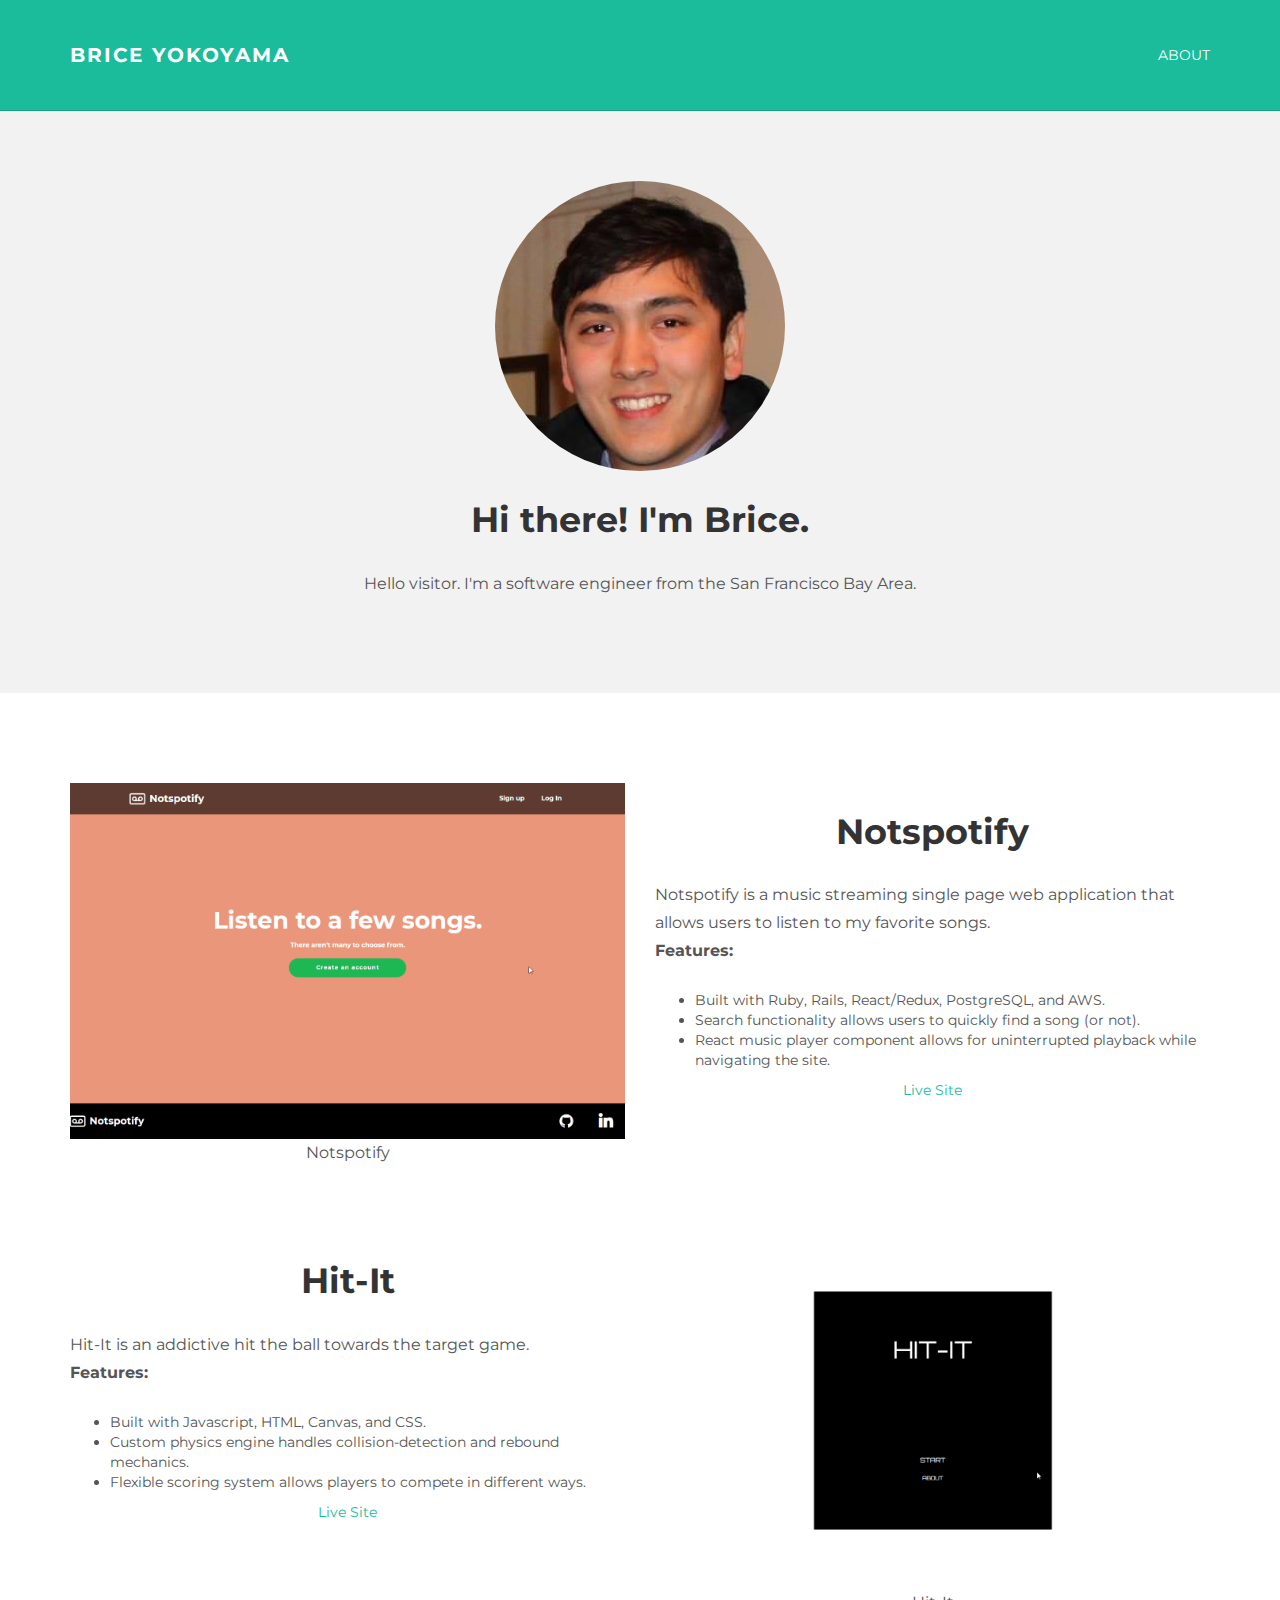
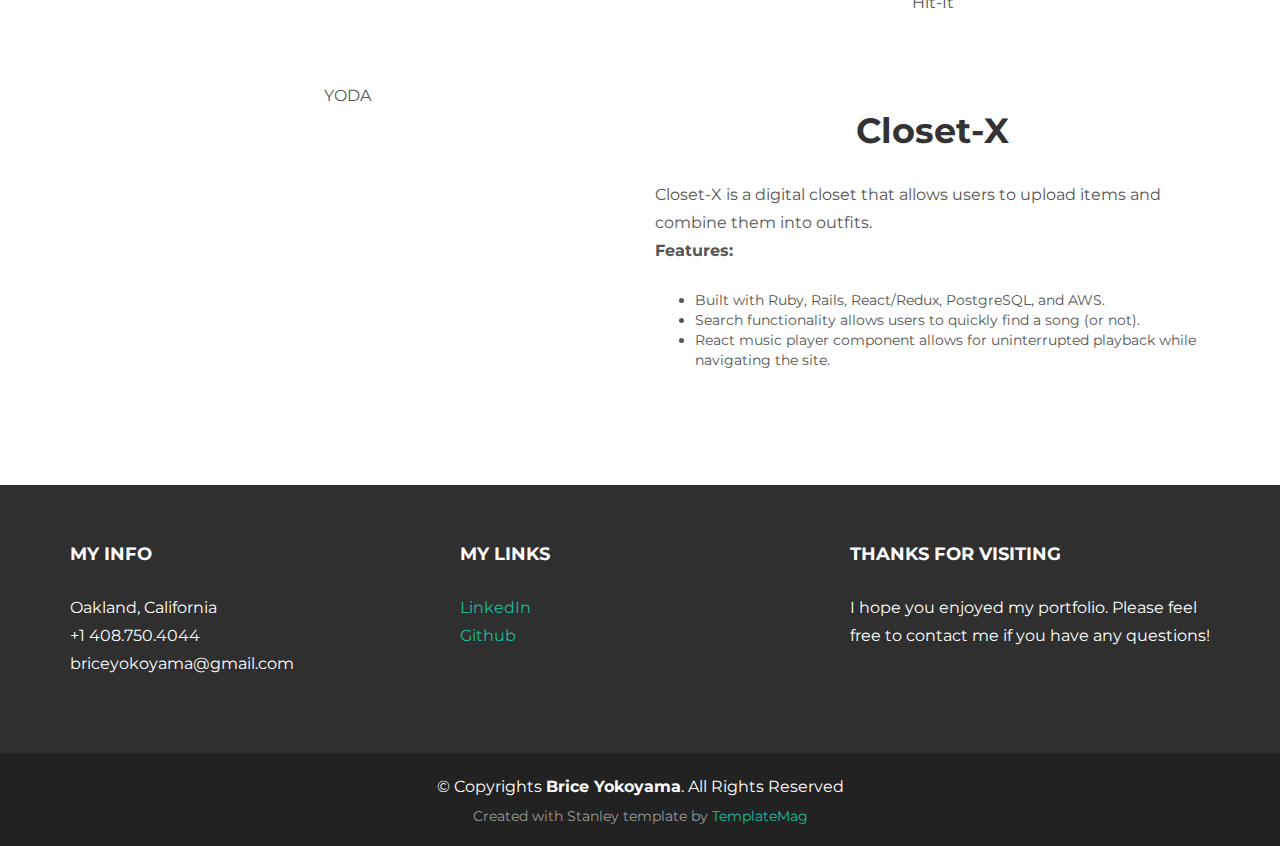
==== index.html @ c4797fe4 "Simple page layout" ====
<!DOCTYPE html>
<html lang="en">
<head>
  <meta charset="utf-8">
  <title>Brice Yokoyama - Personal Portfolio</title>
  <meta content="width=device-width, initial-scale=1.0" name="viewport">
  <meta content="" name="keywords">
  <meta content="" name="description">

  <!-- Favicons -->
  <link href="img/favicon.png" rel="icon">
  <link href="img/apple-touch-icon.png" rel="apple-touch-icon">

  <!-- Google Fonts -->
  <link href="https://fonts.googleapis.com/css?family=Montserrat:300,400,500,700" rel="stylesheet">

  <!-- Bootstrap CSS File -->
  <link href="lib/bootstrap/css/bootstrap.min.css" rel="stylesheet">

  <!-- Libraries CSS Files -->
  <link href="lib/font-awesome/css/font-awesome.min.css" rel="stylesheet">

  <!-- Main Stylesheet File -->
  <link href="css/style.css" rel="stylesheet">

  <!-- =======================================================
    Template Name: Stanley
    Template URL: https://templatemag.com/stanley-bootstrap-freelancer-template/
    Author: TemplateMag.com
    License: https://templatemag.com/license/
  ======================================================= -->
</head>

<body>

  <!-- Static navbar -->
  <div class="navbar navbar-inverse navbar-static-top">
    <div class="container">
      <div class="navbar-header">
        <button type="button" class="navbar-toggle" data-toggle="collapse" data-target=".navbar-collapse">
          <span class="icon-bar"></span>
          <span class="icon-bar"></span>
          <span class="icon-bar"></span>
        </button>
        <a class="navbar-brand" href="index.html">BRICE YOKOYAMA</a>
      </div>
      <div class="navbar-collapse collapse">
        <ul class="nav navbar-nav navbar-right">
          <!-- <li><a href="work.html">Work</a></li> -->
          <li><a href="about.html">About</a></li>
          <!-- <li><a href="blog.html">Blog</a></li> -->
          <!-- <li><a href="contact.html">Contact</a></li> -->
        </ul>
      </div>
      <!--/.nav-collapse -->
    </div>
  </div>

  <!-- +++++ Welcome Section +++++ -->
  <div id="ww">
    <div class="container">
      <div class="row">
        <div class="col-lg-8 col-lg-offset-2 centered">
          <div class="prof-pic-cont center-block">
              <img src="img/user.png" alt="Stanley" id="prof-pic">
          </div>
          <h1>Hi there! I'm Brice.</h1>
          <p>Hello visitor. I'm a software engineer from the San Francisco Bay Area.</p>
          <p></p>
        </div>
        <!-- /col-lg-8 -->
      </div>
      <!-- /row -->
    </div>
    <!-- /container -->
  </div>
  <!-- /ww -->


  <!-- +++++ Projects Section +++++ -->

  <div class="container pt">
    <div class="row mt centered">
      <div class="col-lg-6 clickable-container">
        <a href="work01.html" class="clickable"><img class="img-responsive" src="img/portfolio/ns/login.gif" alt="" /></a>
        <p>Notspotify</p>
      </div>
      <div class="col-lg-6">
        <h1>Notspotify</h1>
        <p class="description">Notspotify is a music streaming single page web application that allows users to listen to my favorite songs.
        </br><strong>Features:</strong>
          <ul class="description">
            <li>Built with Ruby, Rails, React/Redux, PostgreSQL, and AWS.</li>
            <li>Search functionality allows users to quickly find a song (or not).</li>
            <li>React music player component allows for uninterrupted playback while navigating the site.</li>
          </ul>
          <a href="https://not-spotify.herokuapp.com/#/" target="_blank">Live Site</a>
        </p>
      </div>
    </div>
    <!-- /row -->
    <div class="row mt centered">
      <div class="col-lg-6">
          <h1>Hit-It</h1>
          <p class="description">Hit-It is an addictive hit the ball towards the target game.
          </br><strong>Features:</strong>
            <ul class="description">
              <li>Built with Javascript, HTML, Canvas, and CSS.</li>
              <li>Custom physics engine handles collision-detection and rebound mechanics.</li>
              <li>Flexible scoring system allows players to compete in different ways.</li>
            </ul>
            <a href="https://briceyokoyama.github.io/hit-it/" target="_blank">Live Site</a>
          </p>
      </div>
      <div class="col-lg-6">
        <a href="work01.html"><img class="img-responsive" src="img/portfolio/hi/game_start.gif" alt="" /></a>
        <p>Hit-It</p>
      </div>
    </div>
    <!-- /row -->
    <div class="row mt centered">
      <div class="col-lg-6">
        <a href="work01.html"><img class="img-responsive" src="img/portfolio/cx/splash.gif" alt="" /></a>
        <p>YODA</p>
      </div>
      <div class="col-lg-6">
          <h1>Closet-X</h1>
          <p class="description">Closet-X is a digital closet that allows users to upload items and combine them into outfits.
          </br><strong>Features:</strong>
            <ul class="description">
              <li>Built with Ruby, Rails, React/Redux, PostgreSQL, and AWS.</li>
              <li>Search functionality allows users to quickly find a song (or not).</li>
              <li>React music player component allows for uninterrupted playback while navigating the site.</li>
            </ul>
          </p>
      </div>
    </div>
    <!-- /row -->
  </div>
  <!-- /container -->


  <!-- +++++ Footer Section +++++ -->

  <div id="footer">
    <div class="container">
      <div class="row">
        <div class="col-lg-4">
          <h4>My Info</h4>
          <p>
            Oakland, California <br/> +1 408.750.4044 <br/> briceyokoyama@gmail.com
          </p>
        </div>
        <!-- /col-lg-4 -->

        <div class="col-lg-4">
          <h4>My Links</h4>
          <p>
            <a href="https://www.linkedin.com/in/brice-yokoyama/">LinkedIn</a><br/>
            <a href="https://github.com/briceyokoyama">Github</a><br/>
          </p>
        </div>
        <!-- /col-lg-4 -->

        <div class="col-lg-4">
          <h4>Thanks for visiting</h4>
          <p>I hope you enjoyed my portfolio. Please feel free to contact me if you have any questions!</p>
        </div>
        <!-- /col-lg-4 -->
      </div>
    </div>
  </div>

  <div id="copyrights">
    <div class="container">
      <p>
        &copy; Copyrights <strong>Brice Yokoyama</strong>. All Rights Reserved
      </p>
      <div class="credits">
        <!--
          You are NOT allowed to delete the credit link to TemplateMag with free version.
          You can delete the credit link only if you bought the pro version.
          Buy the pro version with working PHP/AJAX contact form: https://templatemag.com/stanley-bootstrap-freelancer-template/
          Licensing information: https://templatemag.com/license/
        -->
        Created with Stanley template by <a href="https://templatemag.com/">TemplateMag</a>
      </div>
    </div>
  </div>
  <!-- / copyrights -->

  <!-- JavaScript Libraries -->
  <script src="lib/jquery/jquery.min.js"></script>
  <script src="lib/bootstrap/js/bootstrap.min.js"></script>
  <script src="lib/php-mail-form/validate.js"></script>
  <script src="lib/easing/easing.min.js"></script>

  <!-- Template Main Javascript File -->
  <script src="js/main.js"></script>

</body>
</html>
---- css/style.css ----
/**
* Template Name: Stanley
* Template URL: https://templatemag.com/stanley-bootstrap-freelancer-template/
* Author: TemplateMag.com
* License: https://templatemag.com/license/
*/

body {
  background-color: #ffffff;
  font-family: 'Montserrat', sans-serif;
  font-weight: 400;
  font-size: 14px;
  color: #555;
  -webkit-font-smoothing: antialiased;
  -webkit-overflow-scrolling: touch;
}

/* Titles */

h1, h2, h3, h4, h5, h6 {
  font-family: 'Montserrat', sans-serif;
  font-weight: 700;
  color: #333;
}

h1 {
  font-size: 35px;
  margin-top: 30px;
  margin-bottom: 30px;
}

/* Paragraph & Typographic */

p {
  line-height: 28px;
  margin-bottom: 25px;
  font-size: 16px;
}

.centered {
  text-align: center;
}

.description {
  text-align: left;
}

/* Links */

a {
  color: #1abc9c;
  word-wrap: break-word;
  -webkit-transition: color 0.1s ease-in, background 0.1s ease-in;
  -moz-transition: color 0.1s ease-in, background 0.1s ease-in;
  -ms-transition: color 0.1s ease-in, background 0.1s ease-in;
  -o-transition: color 0.1s ease-in, background 0.1s ease-in;
  transition: color 0.1s ease-in, background 0.1s ease-in;
}

a:hover, a:focus {
  color: #7b7b7b;
  text-decoration: none;
  outline: 0;
}

a:before, a:after {
  -webkit-transition: color 0.1s ease-in, background 0.1s ease-in;
  -moz-transition: color 0.1s ease-in, background 0.1s ease-in;
  -ms-transition: color 0.1s ease-in, background 0.1s ease-in;
  -o-transition: color 0.1s ease-in, background 0.1s ease-in;
  transition: color 0.1s ease-in, background 0.1s ease-in;
}

hr {
  display: block;
  height: 1px;
  border: 0;
  border-top: 1px solid #ccc;
  margin: 1em 0;
  padding: 0;
}

.navbar {
  text-transform: uppercase;
  margin-bottom: 0px;
}

.navbar-inverse {
  padding: 30px 0;
}

@media (max-width: 768px ) {
  .navbar-inverse {
    padding: 15px 0;
  }
}
.navbar-inverse {
  background-color: #1abc9c;
  border-color: #16a085;
}

.navbar-inverse .navbar-nav>li>a {
  color: white;
}

.navbar-inverse .navbar-nav>li>a:hover {
  color: #222222;
}

.navbar-brand {
  font-weight: 700;
  font-size: 20px;
  letter-spacing: 2px;
}

.navbar-inverse .navbar-brand {
  color: white;
}

.navbar-inverse .navbar-toggle {
  border-color: transparent;
}

.progress-bar-theme {
  background-color: #1abc9c;
}

/* Helpers */

.mt {
  margin-top: 40px;
  margin-bottom: 40px;
}

.pt {
  padding-top: 50px;
  padding-bottom: 50px;
}

/* +++++ WRAP SECTIONS +++++ */

#ww {
  padding-top: 70px;
  padding-bottom: 70px;
  background-color: #f2f2f2;
}

#footer {
  background-color: #2f2f2f;
  padding-top: 50px;
  padding-bottom: 50px;
}

#footer p {
  color: white;
}

#footer h4 {
  color: white;
  text-transform: uppercase;
  padding-bottom: 20px;
}

/* +++++ Color Wraps / Blog Page +++++ */

#grey {
  padding-top: 60px;
  padding-bottom: 60px;
  background-color: #f2f2f2;
}

#white {
  padding-top: 60px;
  padding-bottom: 60px;
  background-color: #ffffff;
}

/* Blog Date*/

bd {
  font-size: 12px;
  text-transform: uppercase;
  color: #d2d2d2;
  font-weight: 700;
}

/* Blog Author*/

ba {
  font-size: 12px;
  text-transform: uppercase;
}

/* Blog Quote */

.bq {
  font-size: 22px;
  padding-top: 30px;
}

/* Blog Tags */

bt {
  font-size: 12px;
}

/* ================== PORTFOLIO IMAGES HOVER EFFECT ================== */

/* Effects also are controled by hover.zoom.js */

.zoom {
  display: block;
  position: relative;
  overflow: hidden;
  background: transparent url(../img/loader.gif) no-repeat center;
}

.zoomOverlay {
  position: absolute;
  top: 0;
  left: 0;
  bottom: 0;
  right: 0;
  display: none;
  background-image: url(../img/zoom.png);
  background-repeat: no-repeat;
  background-position: center;
}

.zoom2 {
  opacity: 1;
}

.zoom2:hover {
  opacity: 0.5;
}

/* glyphicon Configuration */

.glyphicon {
  font-size: 40px;
  color: #1abc9c;
}

/* Contact Form */

#contact {
  padding: 40px 0;
}

.contact-form {}

.contact-form label {
  color: #999;
}

.contact-form input, .contact-form textarea {
  padding: 10px 12px;
  border-radius: 0;
  box-shadow: none;
  font-size: 14px;
  height: auto;
}

.contact-form .form-send {
  text-align: center;
}

.contact-form .form-send button {
  background: #1abc9c;
  border: 0;
  padding: 10px 30px;
  color: #fff;
  transition: 0.4s;
  cursor: pointer;
}

.contact-form .form-send button:hover {
  background: #1de0ba;
}

.contact-form .validate {
  display: none;
  color: red;
  margin: 0 0 15px 0;
  font-weight: 400;
  font-size: 13px;
}

.contact-form .loading {
  display: none;
  color: #555;
  background: #fff;
  text-align: center;
  padding: 15px;
  margin: 15px 0;
}

.contact-form .loading:before {
  content: "";
  display: inline-block;
  border-radius: 50%;
  width: 24px;
  height: 24px;
  border: 3px solid #18d26e;
  border-top-color: #eee;
  -webkit-animation: animate-loading 1s linear infinite;
  animation: animate-loading 1s linear infinite;
}

@-webkit-keyframes animate-loading {
  0% {
    -webkit-transform: rotate(0deg);
    transform: rotate(0deg);
  }

  100% {
    -webkit-transform: rotate(360deg);
    transform: rotate(360deg);
  }
}

@keyframes animate-loading {
  0% {
    -webkit-transform: rotate(0deg);
    transform: rotate(0deg);
  }

  100% {
    -webkit-transform: rotate(360deg);
    transform: rotate(360deg);
  }
}

.contact-form .error-message {
  display: none;
  color: #fff;
  background: #ed3c0d;
  text-align: center;
  padding: 15px;
  font-weight: 600;
  margin: 15px 0;
}

.contact-form .sent-message {
  display: none;
  color: #fff;
  background: #18d26e;
  text-align: center;
  padding: 15px;
  font-weight: 600;
  margin: 15px 0;
}

/* Copyrights */

#copyrights {
  background: #222222;
  padding: 20px 0;
  text-align: center;
}

#copyrights p {
  margin-bottom: 5px;
  color: #fff;
}

#copyrights a {
  color: #1abc9c;
}

.credits {
  color: #999;
}

.prof-pic-cont {
  height: 290px;
  width: 290px;
  border-radius: 50%;
  overflow: hidden;
}

.clickable {
  background: black;
}

.clickable img:hover {
  opacity: 0.7;
}
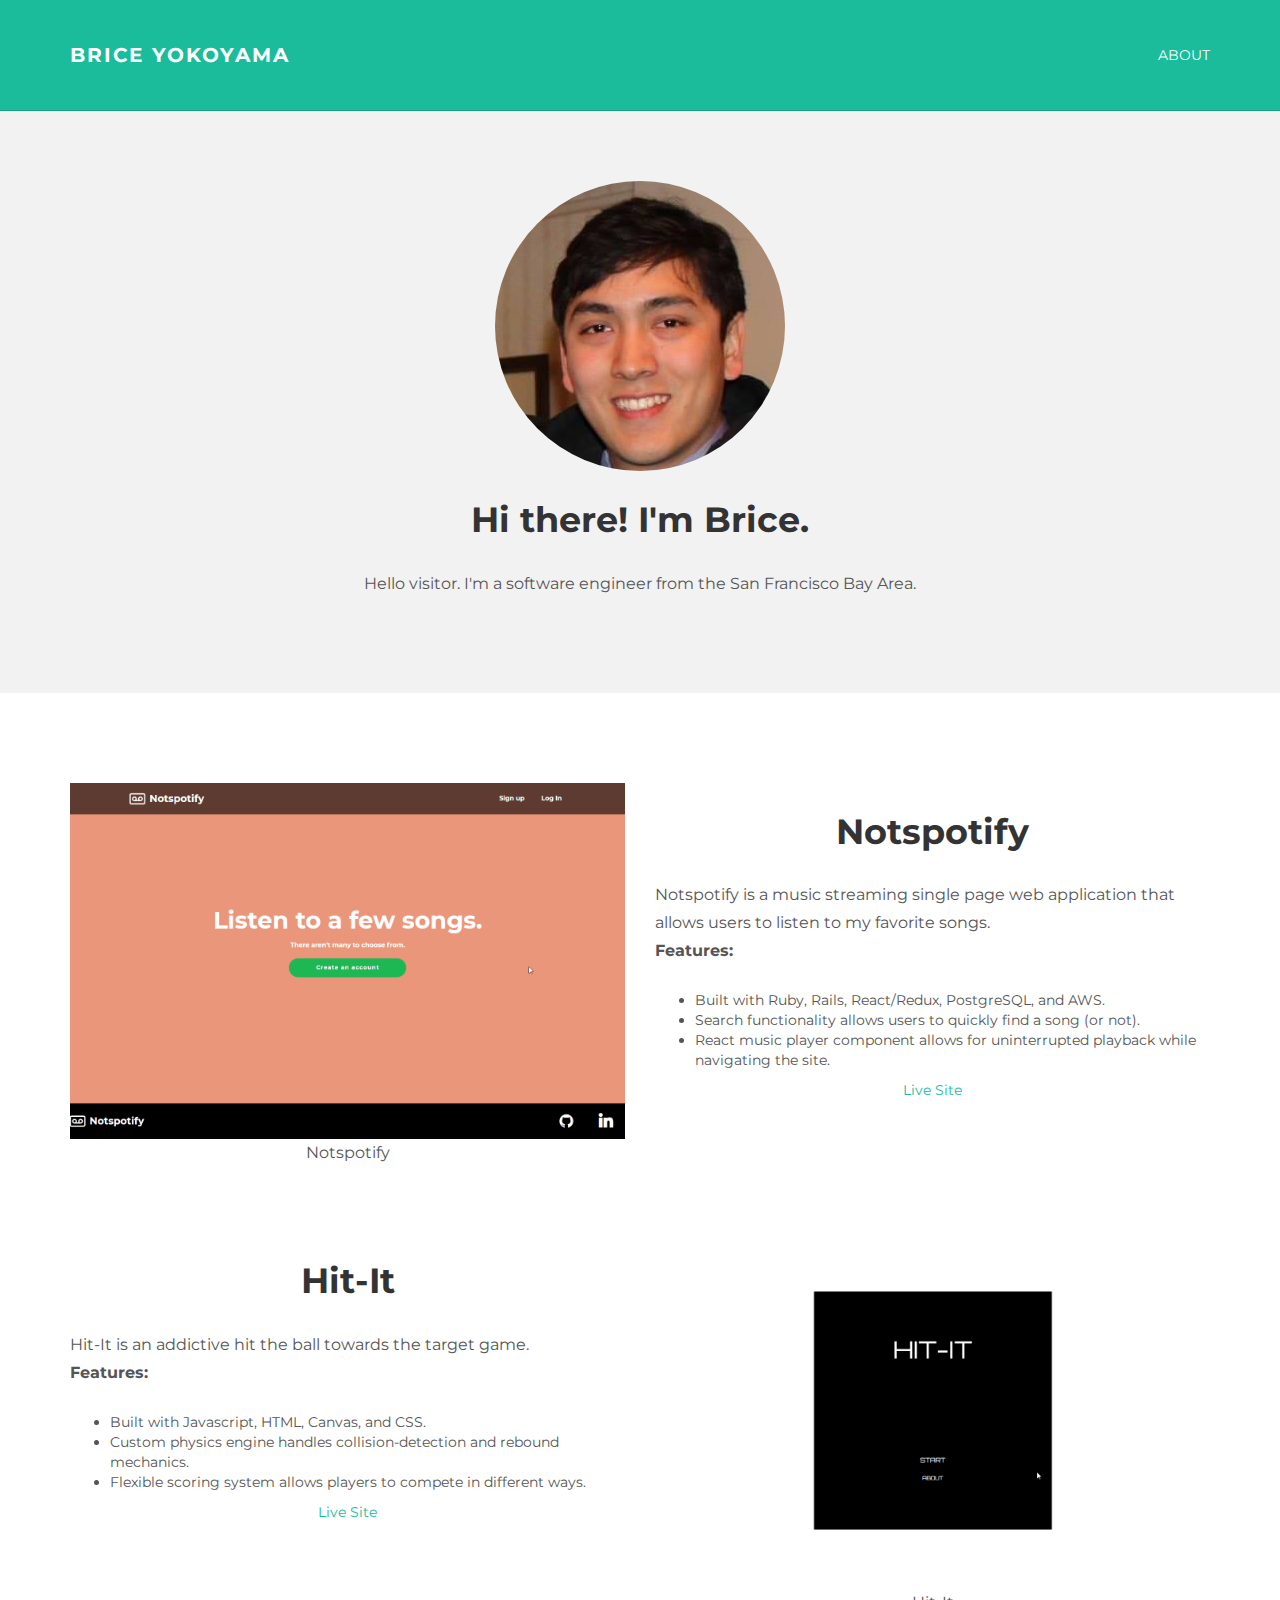
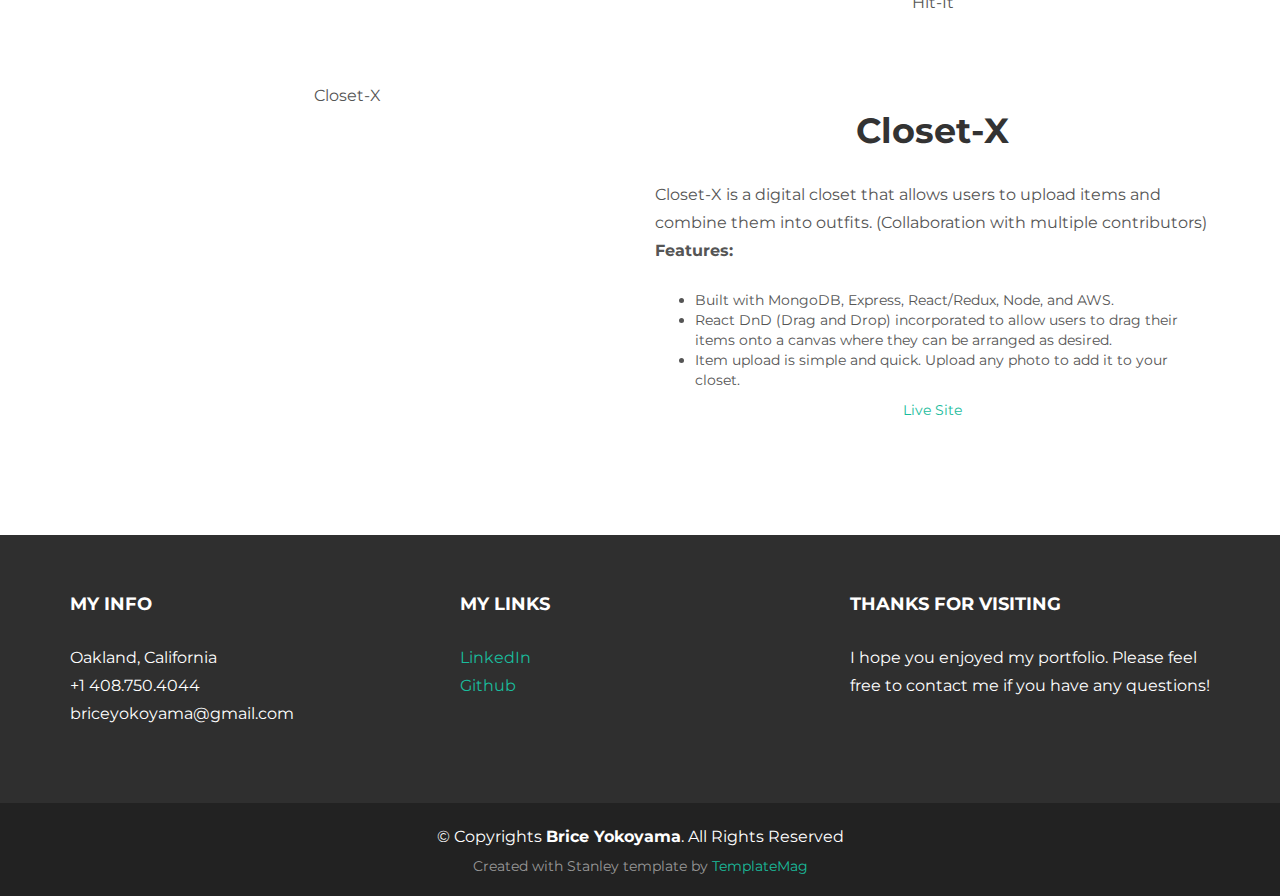
==== commit 983ad390: "Styling fixes" ====
--- a/index.html
+++ b/index.html
@@ -82,7 +82,7 @@
   <div class="container pt">
     <div class="row mt centered">
       <div class="col-lg-6 clickable-container">
-        <a href="work01.html" class="clickable"><img class="img-responsive" src="img/portfolio/ns/login.gif" alt="" /></a>
+        <a href="https://not-spotify.herokuapp.com/#/" target="_blank" class="clickable"><img class="img-responsive" src="img/portfolio/ns/login.gif" alt="" /></a>
         <p>Notspotify</p>
       </div>
       <div class="col-lg-6">
@@ -113,25 +113,26 @@
           </p>
       </div>
       <div class="col-lg-6">
-        <a href="work01.html"><img class="img-responsive" src="img/portfolio/hi/game_start.gif" alt="" /></a>
+        <a href="https://briceyokoyama.github.io/hit-it/" target="_blank" class="clickable"><img class="img-responsive" src="img/portfolio/hi/game_start.gif" alt="" /></a>
         <p>Hit-It</p>
       </div>
     </div>
     <!-- /row -->
     <div class="row mt centered">
       <div class="col-lg-6">
-        <a href="work01.html"><img class="img-responsive" src="img/portfolio/cx/splash.gif" alt="" /></a>
-        <p>YODA</p>
+        <a href="https://closet-x.herokuapp.com/#/" target="_blank" class="clickable"><img class="img-responsive" src="img/portfolio/cx/splash.gif" alt="" /></a>
+        <p>Closet-X</p>
       </div>
       <div class="col-lg-6">
           <h1>Closet-X</h1>
-          <p class="description">Closet-X is a digital closet that allows users to upload items and combine them into outfits.
+          <p class="description">Closet-X is a digital closet that allows users to upload items and combine them into outfits. (Collaboration with multiple contributors)
           </br><strong>Features:</strong>
             <ul class="description">
-              <li>Built with Ruby, Rails, React/Redux, PostgreSQL, and AWS.</li>
-              <li>Search functionality allows users to quickly find a song (or not).</li>
-              <li>React music player component allows for uninterrupted playback while navigating the site.</li>
+              <li>Built with MongoDB, Express, React/Redux, Node, and AWS.</li>
+              <li>React DnD (Drag and Drop) incorporated to allow users to drag their items onto a canvas where they can be arranged as desired.</li>
+              <li>Item upload is simple and quick. Upload any photo to add it to your closet.</li>
             </ul>
+            <a href="https://closet-x.herokuapp.com/#/" target="_blank">Live Site</a>
           </p>
       </div>
     </div>
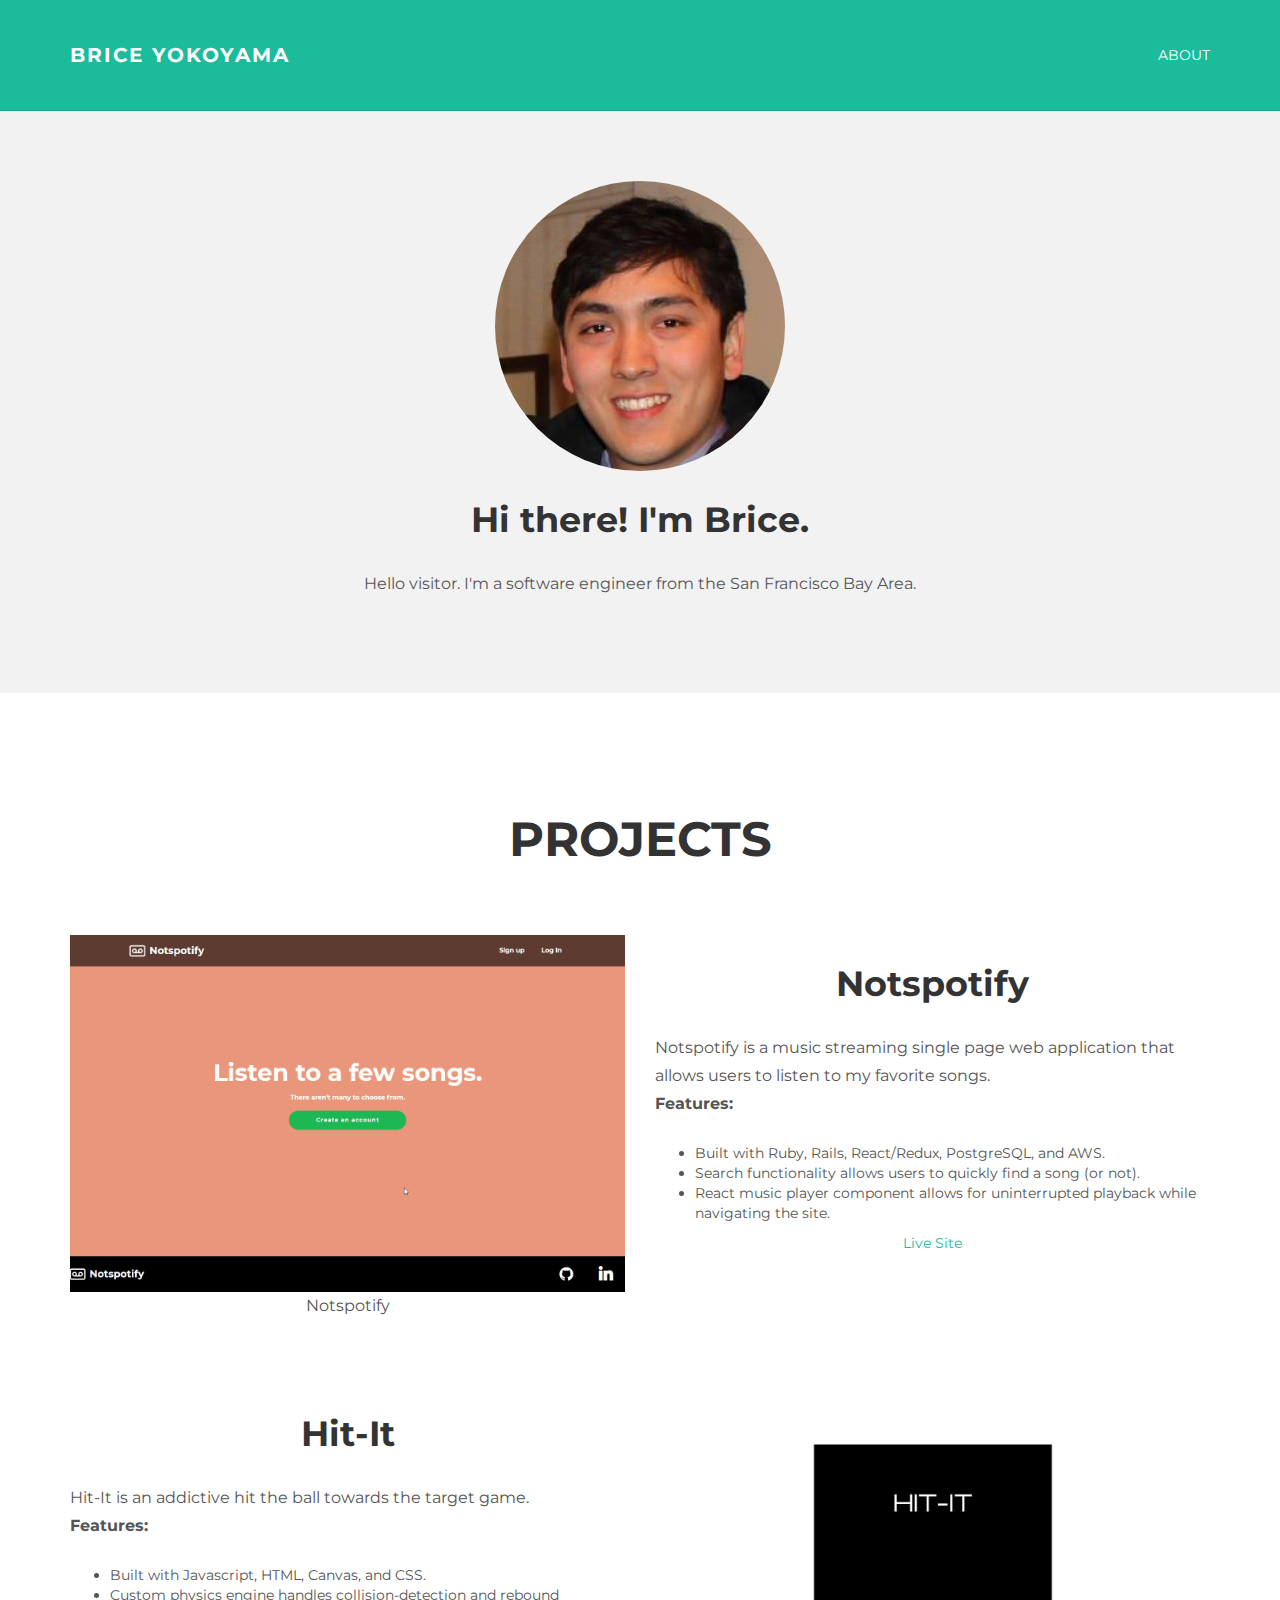
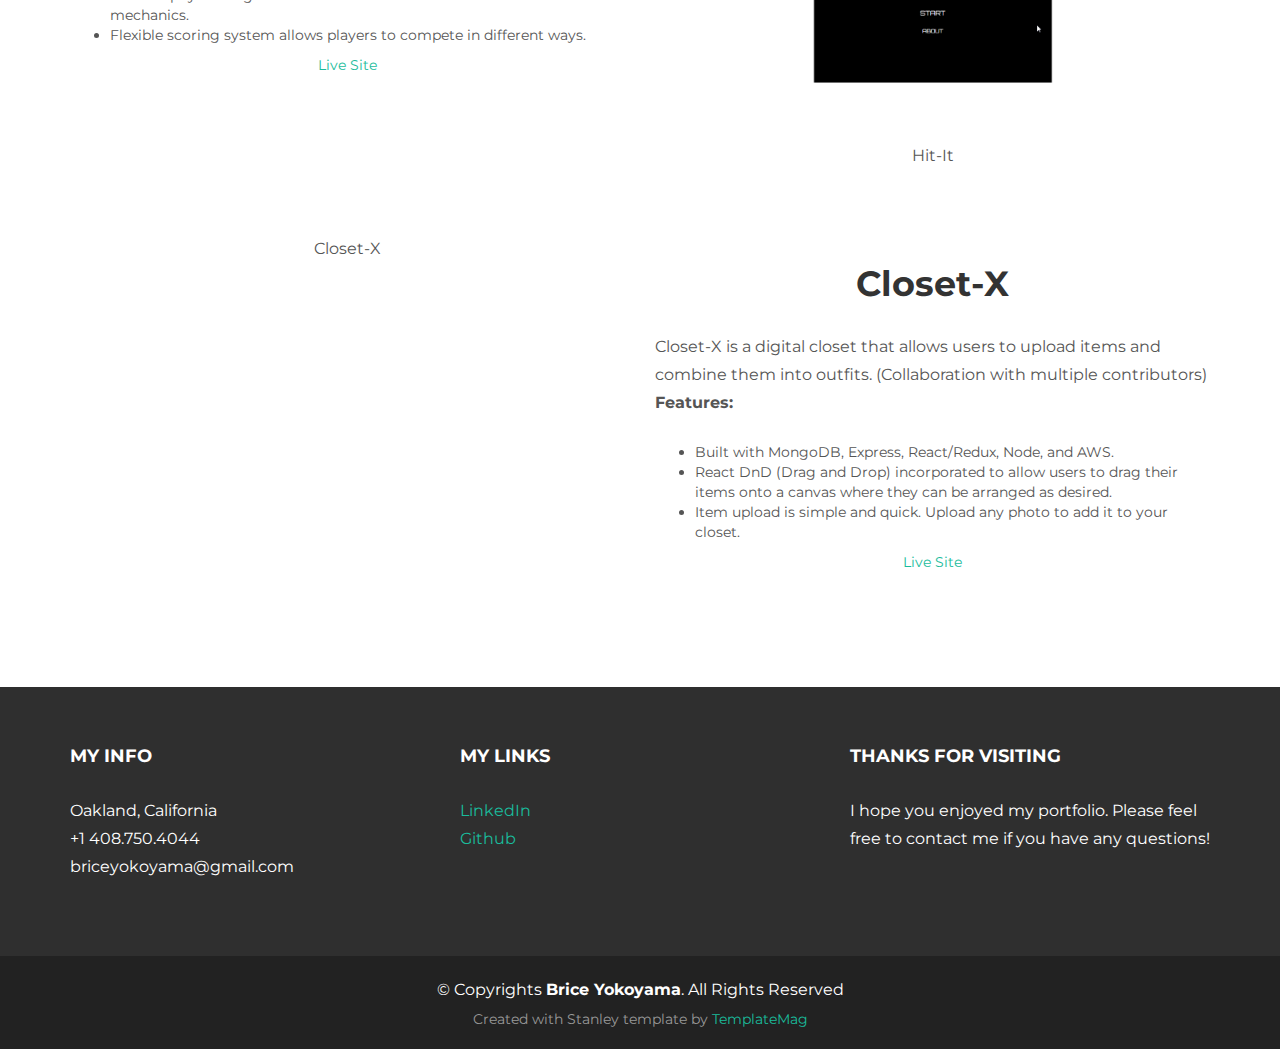
==== commit a0b0e27a: "Add projects header" ====
--- a/index.html
+++ b/index.html
@@ -80,6 +80,11 @@
   <!-- +++++ Projects Section +++++ -->
 
   <div class="container pt">
+    <div class="row mt centered">
+      <div class="col-lg-12 clickable-container">
+          <h1 style="font-size: 48px">PROJECTS</h1>
+      </div>
+    </div>
     <div class="row mt centered">
       <div class="col-lg-6 clickable-container">
         <a href="https://not-spotify.herokuapp.com/#/" target="_blank" class="clickable"><img class="img-responsive" src="img/portfolio/ns/login.gif" alt="" /></a>
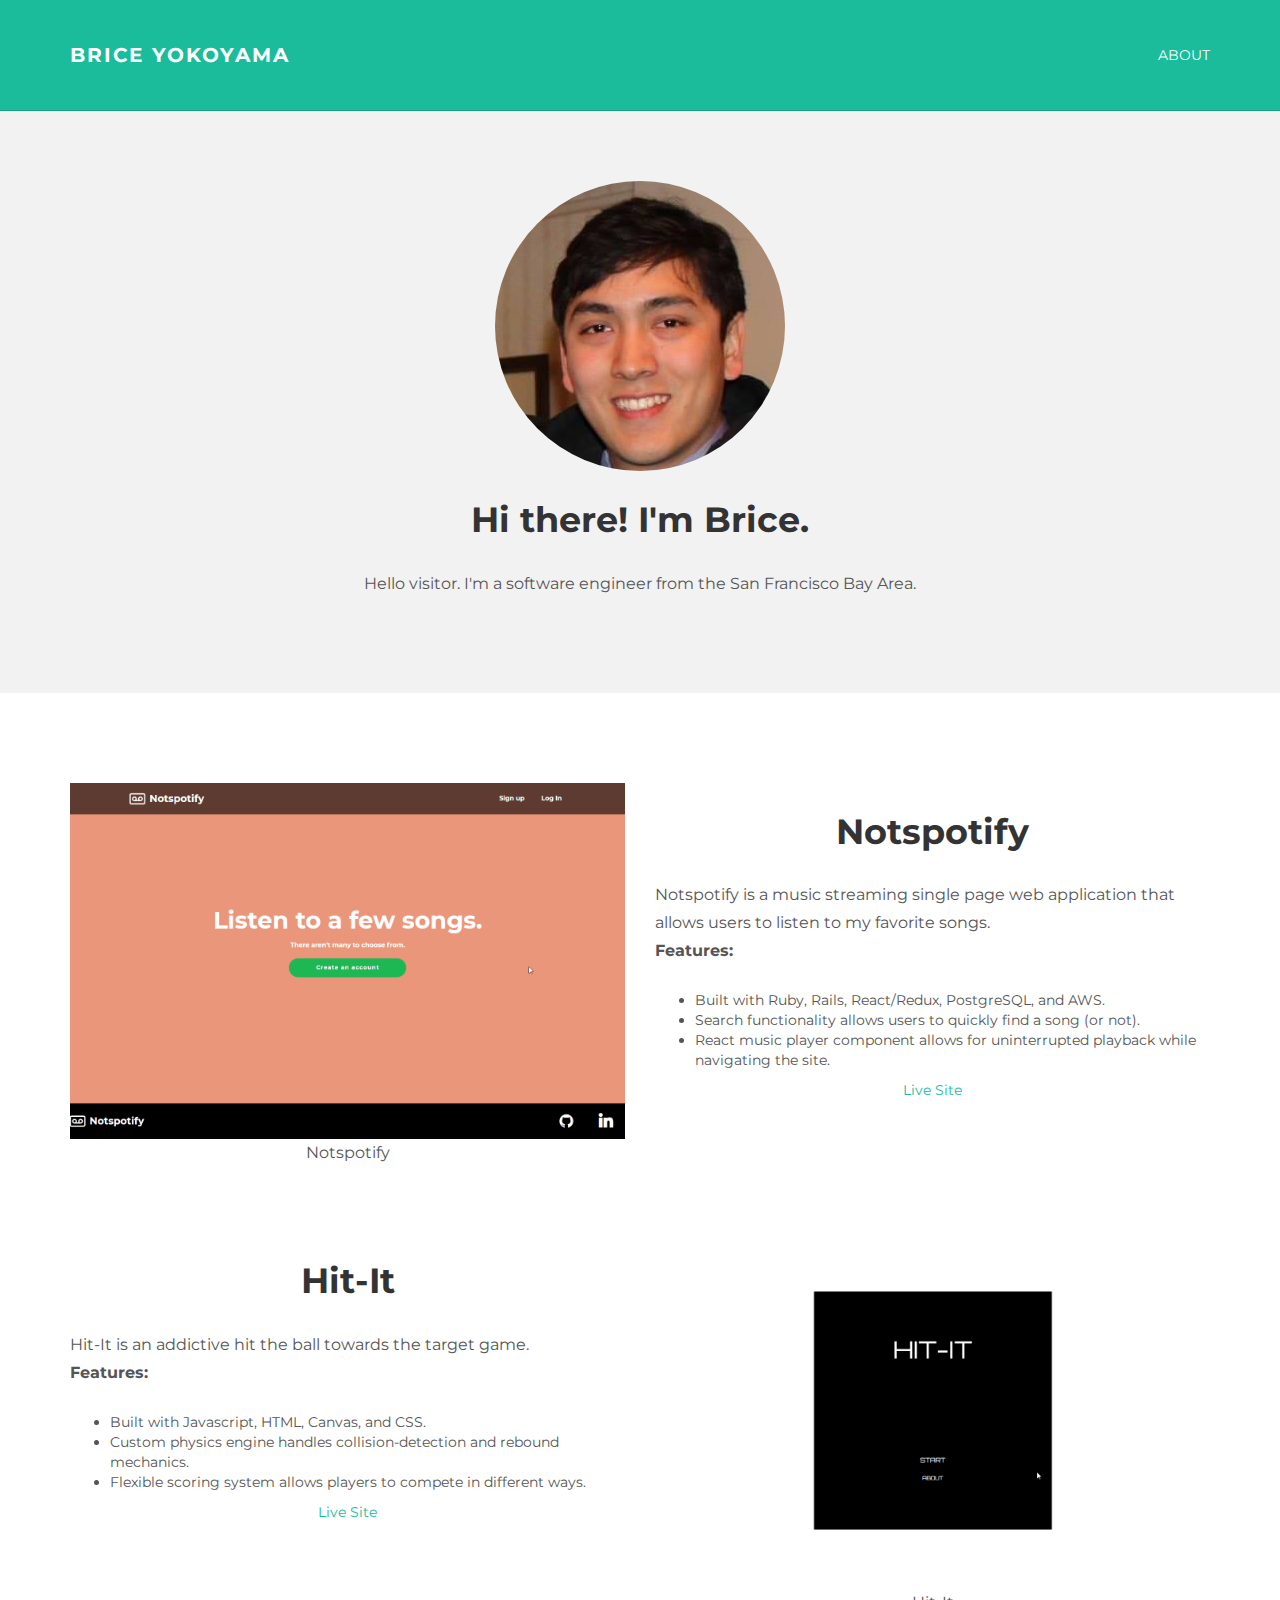
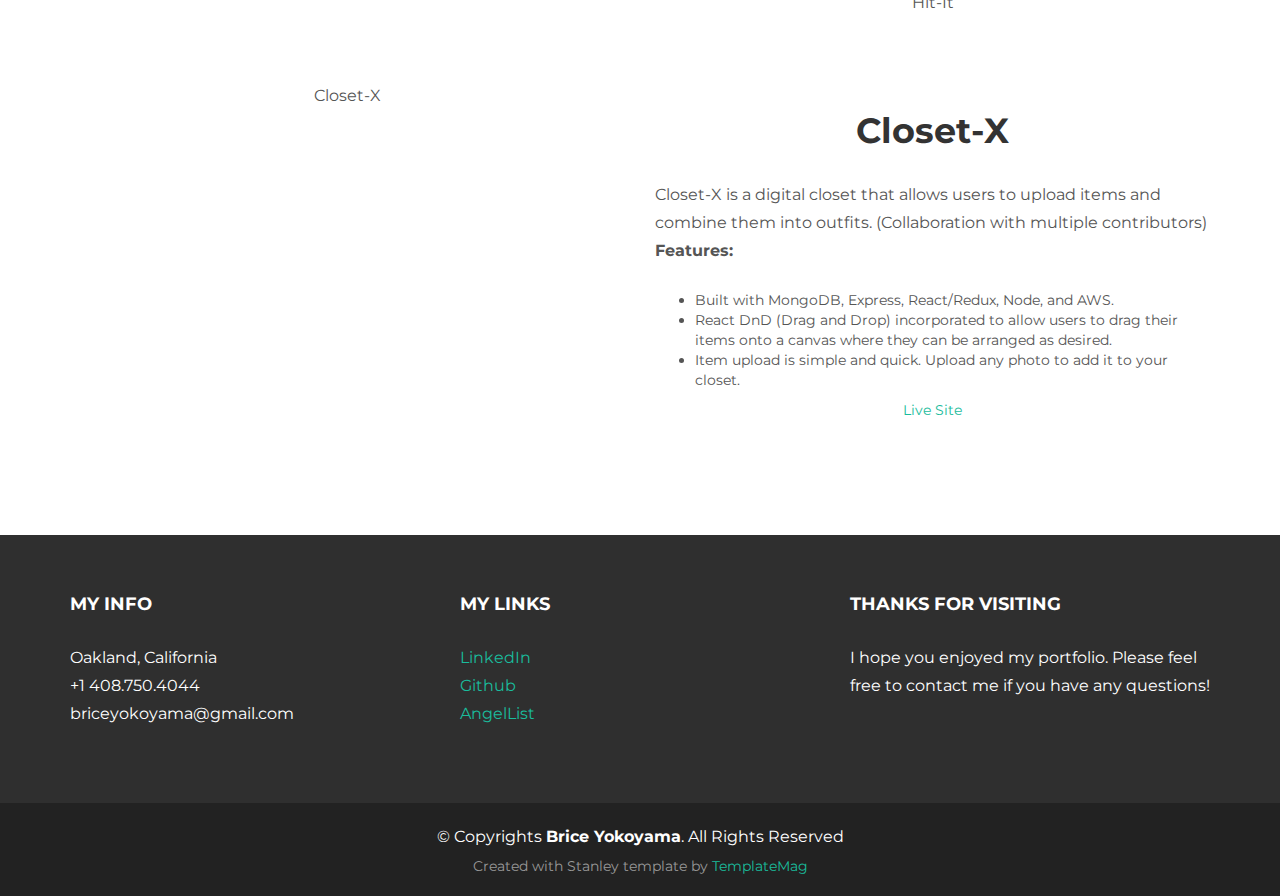
==== commit fb93b006: "Add AngelList" ====
--- a/index.html
+++ b/index.html
@@ -80,11 +80,6 @@
   <!-- +++++ Projects Section +++++ -->
 
   <div class="container pt">
-    <div class="row mt centered">
-      <div class="col-lg-12 clickable-container">
-          <h1 style="font-size: 48px">PROJECTS</h1>
-      </div>
-    </div>
     <div class="row mt centered">
       <div class="col-lg-6 clickable-container">
         <a href="https://not-spotify.herokuapp.com/#/" target="_blank" class="clickable"><img class="img-responsive" src="img/portfolio/ns/login.gif" alt="" /></a>
@@ -164,6 +159,7 @@
           <p>
             <a href="https://www.linkedin.com/in/brice-yokoyama/">LinkedIn</a><br/>
             <a href="https://github.com/briceyokoyama">Github</a><br/>
+            <a href="https://angel.co/brice-yokoyama">AngelList</a><br/>
           </p>
         </div>
         <!-- /col-lg-4 -->
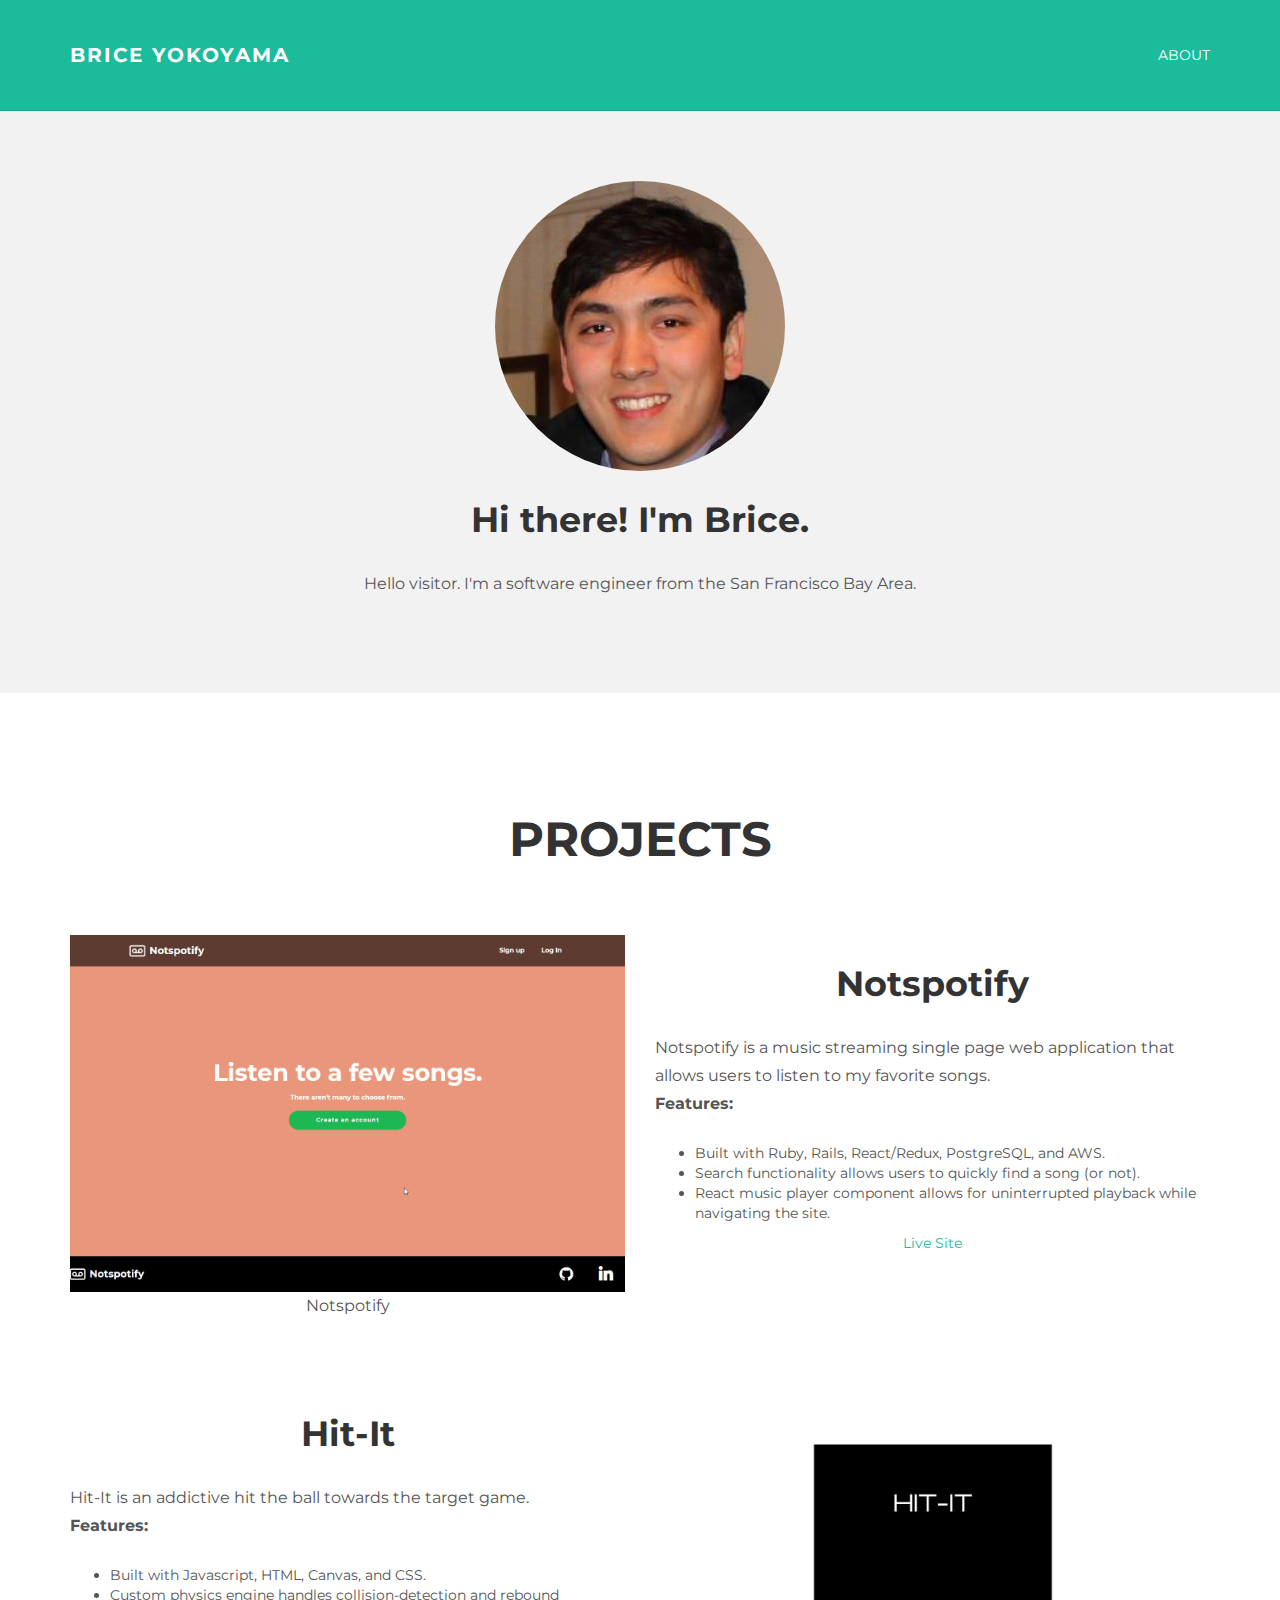
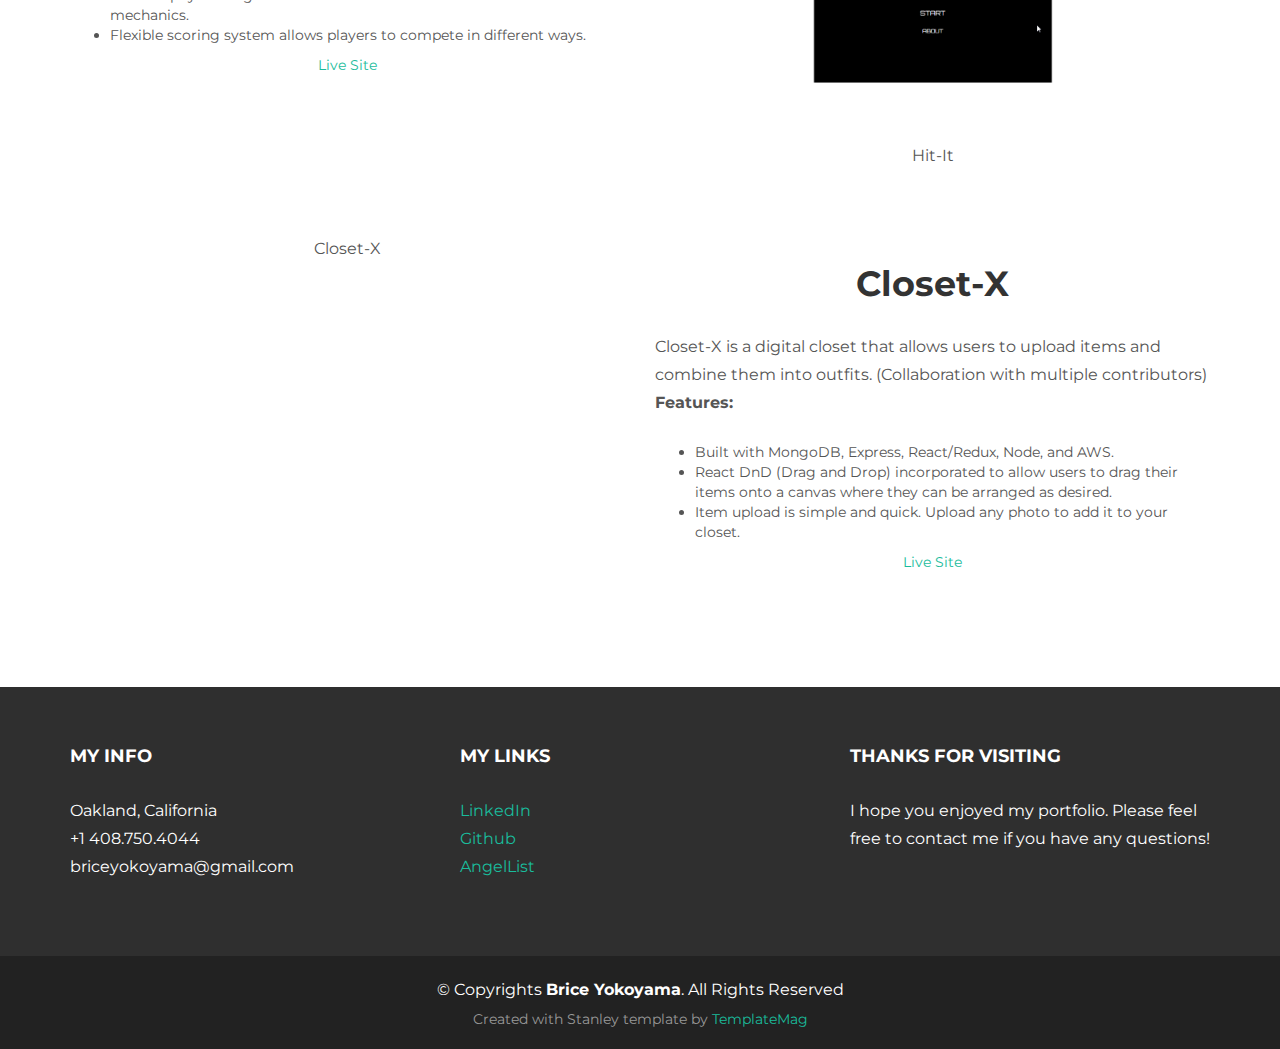
==== commit b9c98adf: "Merge branch 'master' into gh-pages" ====
--- a/index.html
+++ b/index.html
@@ -80,6 +80,11 @@
   <!-- +++++ Projects Section +++++ -->
 
   <div class="container pt">
+    <div class="row mt centered">
+      <div class="col-lg-12 clickable-container">
+          <h1 style="font-size: 48px">PROJECTS</h1>
+      </div>
+    </div>
     <div class="row mt centered">
       <div class="col-lg-6 clickable-container">
         <a href="https://not-spotify.herokuapp.com/#/" target="_blank" class="clickable"><img class="img-responsive" src="img/portfolio/ns/login.gif" alt="" /></a>
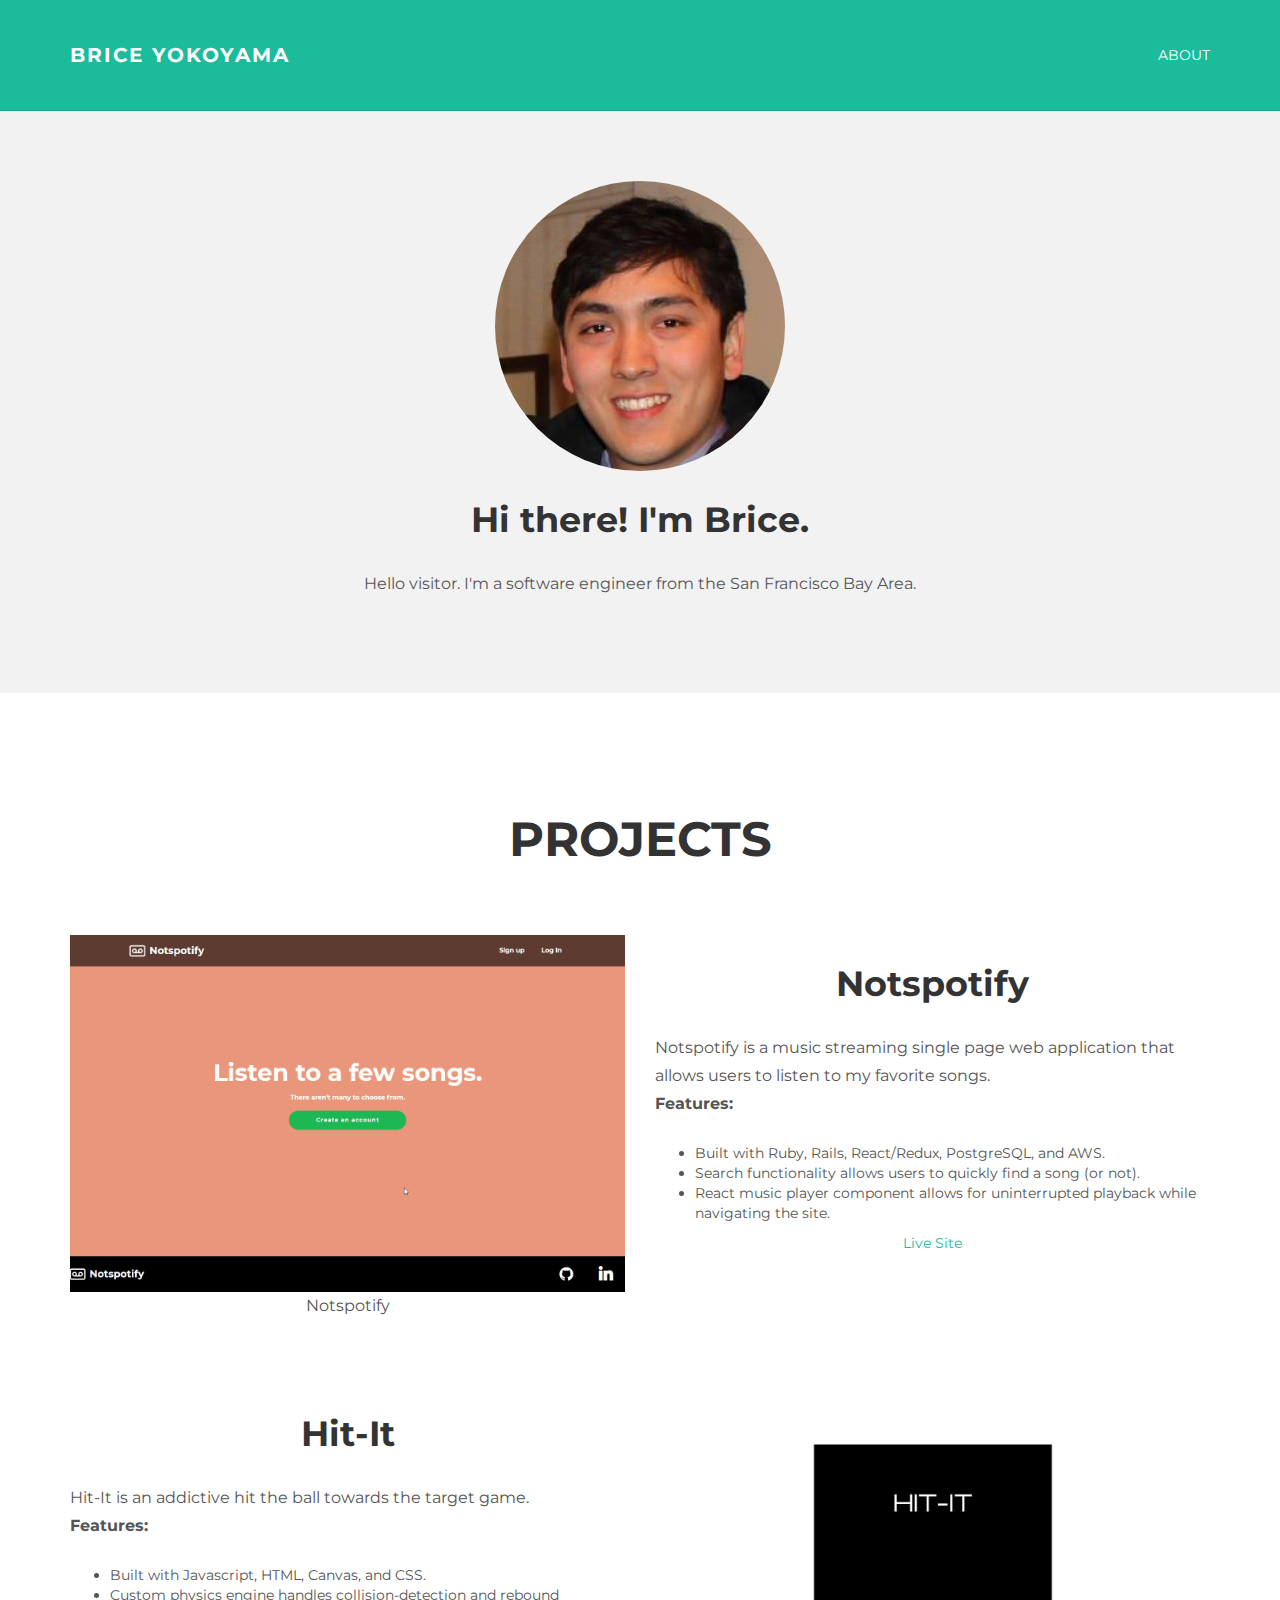
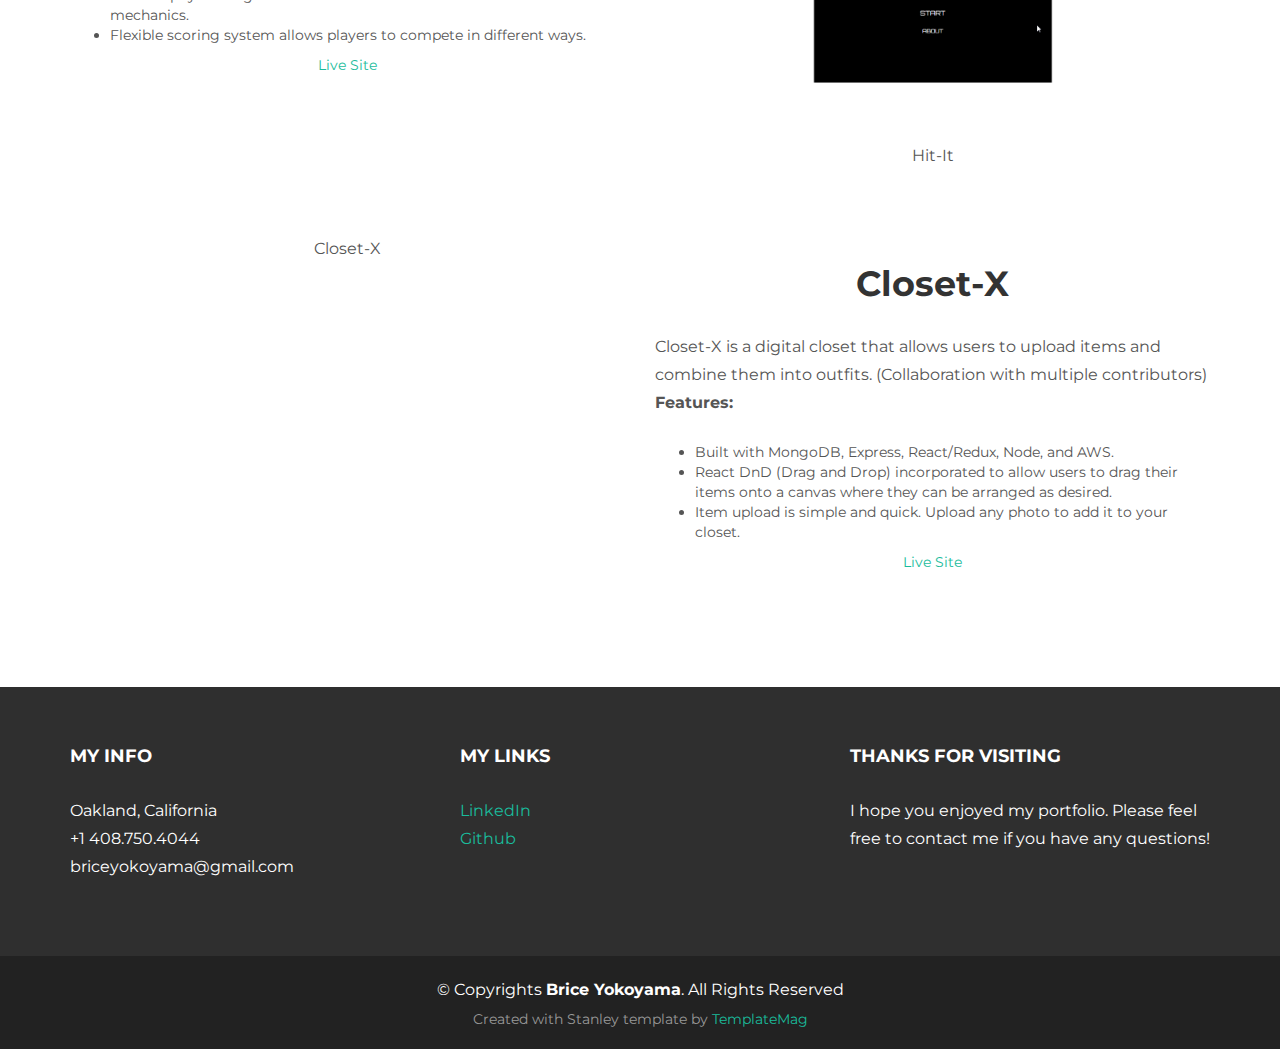
==== commit 015a98df: "add google analytics" ====
--- a/index.html
+++ b/index.html
@@ -1,6 +1,15 @@
 <!DOCTYPE html>
 <html lang="en">
 <head>
+  <!-- Global site tag (gtag.js) - Google Analytics -->
+  <script async src="https://www.googletagmanager.com/gtag/js?id=UA-143630335-1"></script>
+  <script>
+    window.dataLayer = window.dataLayer || [];
+    function gtag(){dataLayer.push(arguments);}
+    gtag('js', new Date());
+
+    gtag('config', 'UA-143630335-1');
+  </script>
   <meta charset="utf-8">
   <title>Brice Yokoyama - Personal Portfolio</title>
   <meta content="width=device-width, initial-scale=1.0" name="viewport">
@@ -164,7 +173,6 @@
           <p>
             <a href="https://www.linkedin.com/in/brice-yokoyama/">LinkedIn</a><br/>
             <a href="https://github.com/briceyokoyama">Github</a><br/>
-            <a href="https://angel.co/brice-yokoyama">AngelList</a><br/>
           </p>
         </div>
         <!-- /col-lg-4 -->
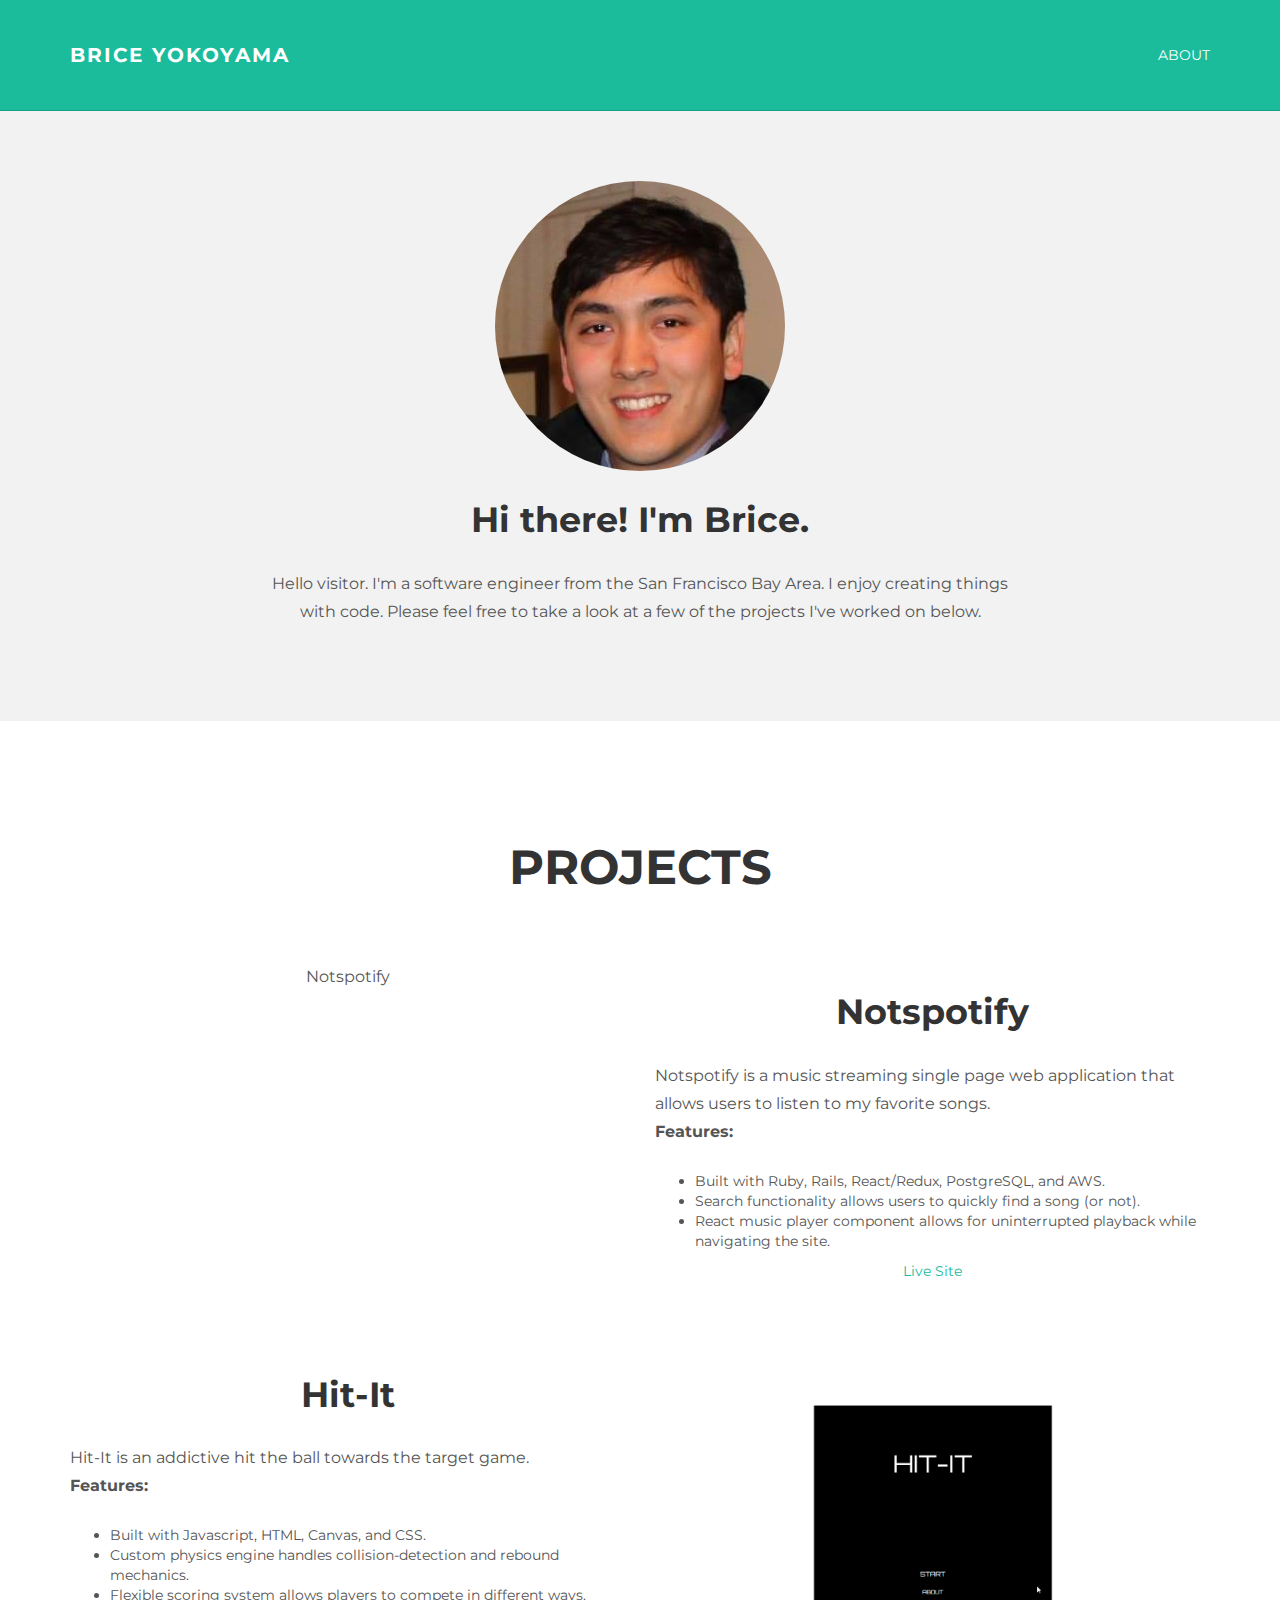
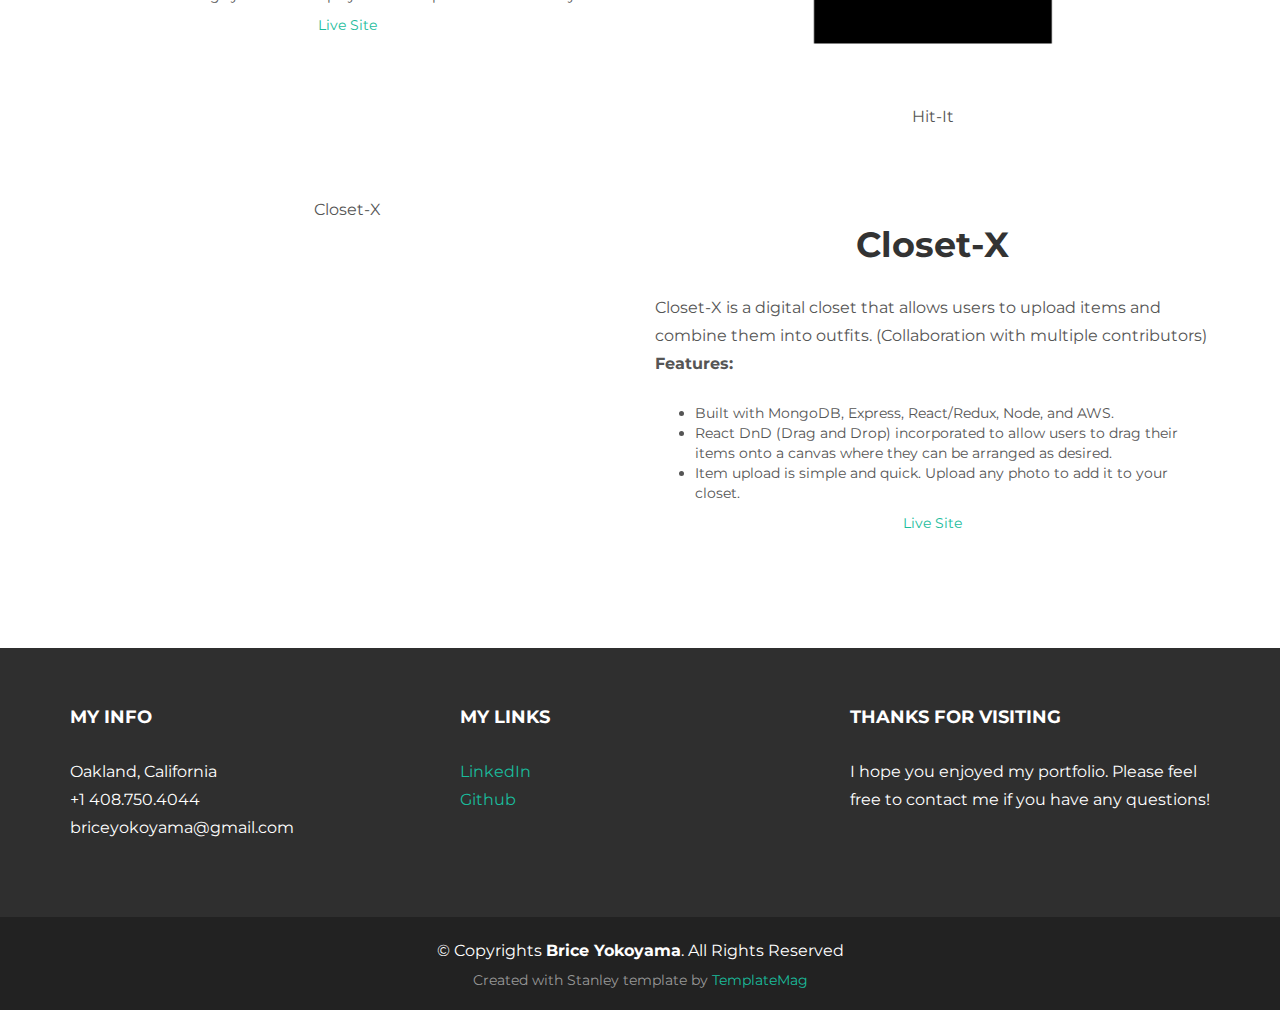
==== commit fe6362c9: "change some text" ====
--- a/index.html
+++ b/index.html
@@ -74,7 +74,7 @@
               <img src="img/user.png" alt="Stanley" id="prof-pic">
           </div>
           <h1>Hi there! I'm Brice.</h1>
-          <p>Hello visitor. I'm a software engineer from the San Francisco Bay Area.</p>
+          <p>Hello visitor. I'm a software engineer from the San Francisco Bay Area. I enjoy creating things with code. Please feel free to take a look at a few of the projects I've worked on below.</p>
           <p></p>
         </div>
         <!-- /col-lg-8 -->
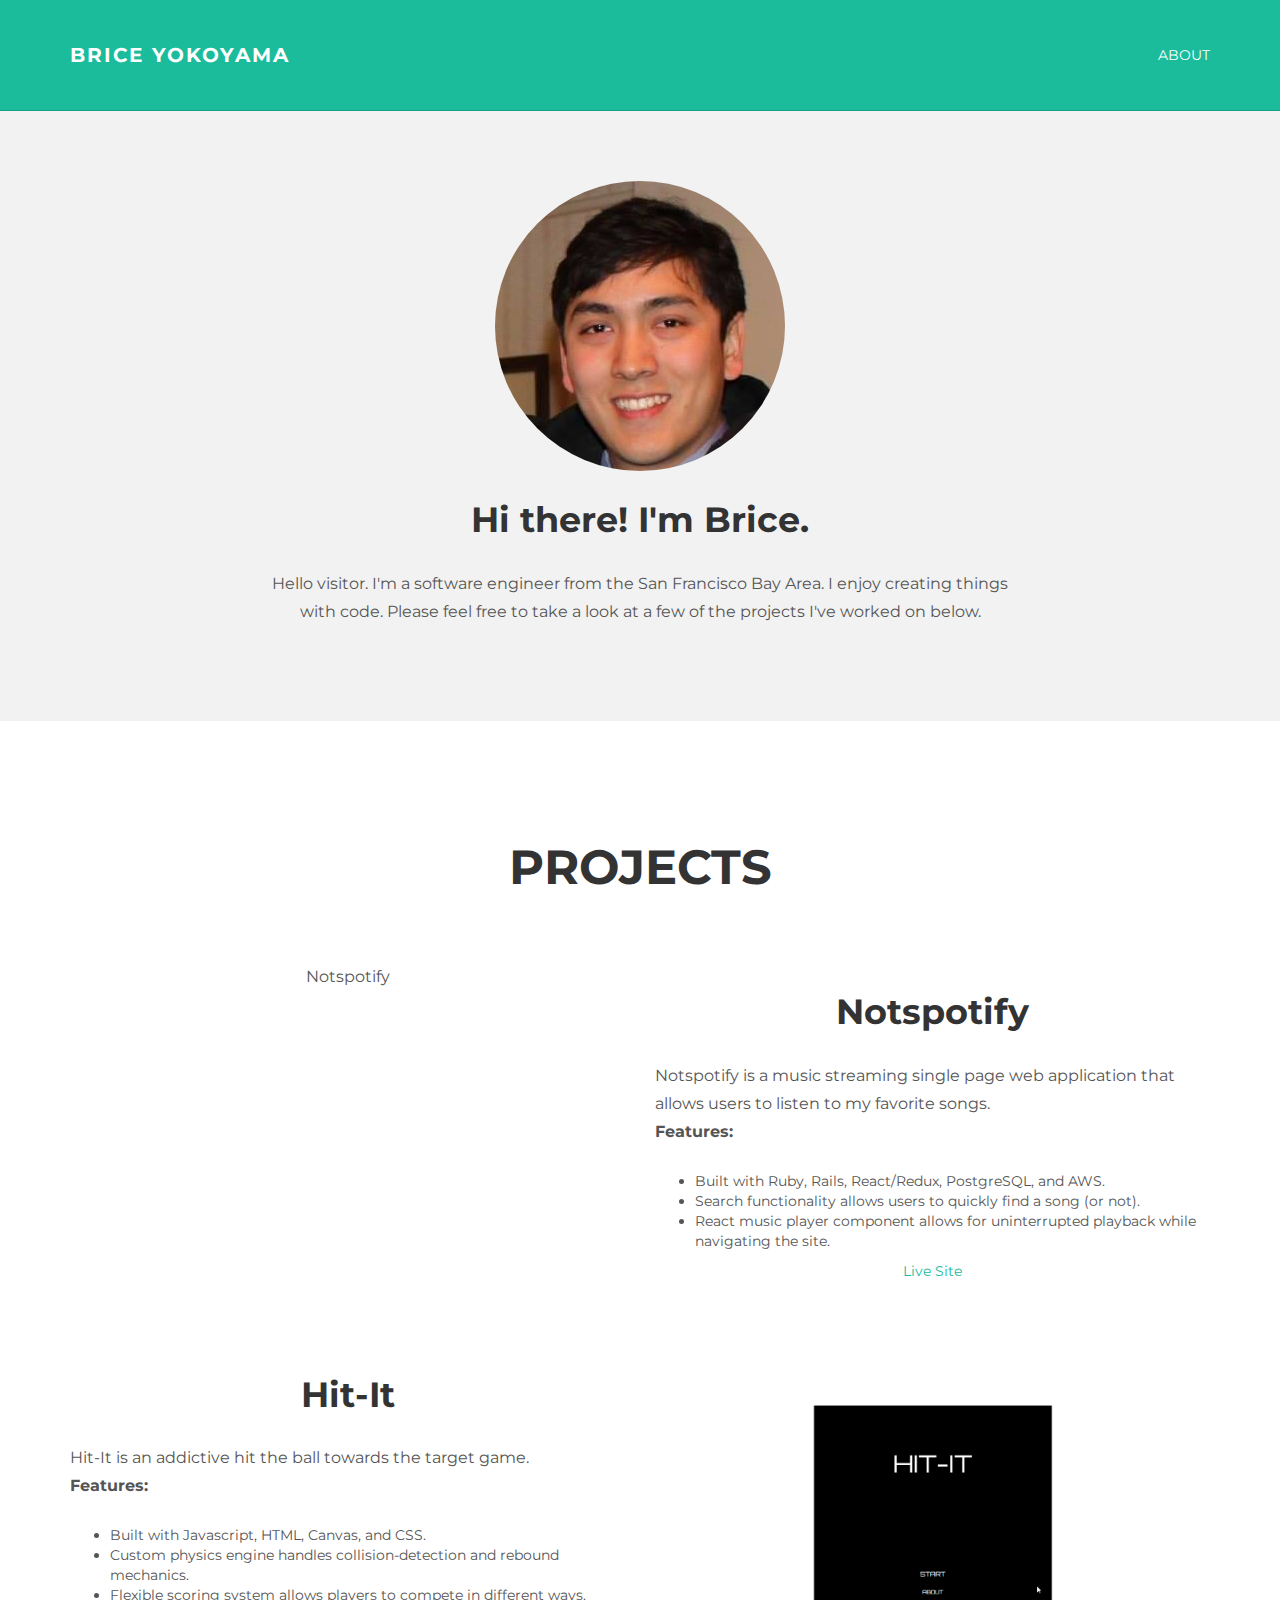
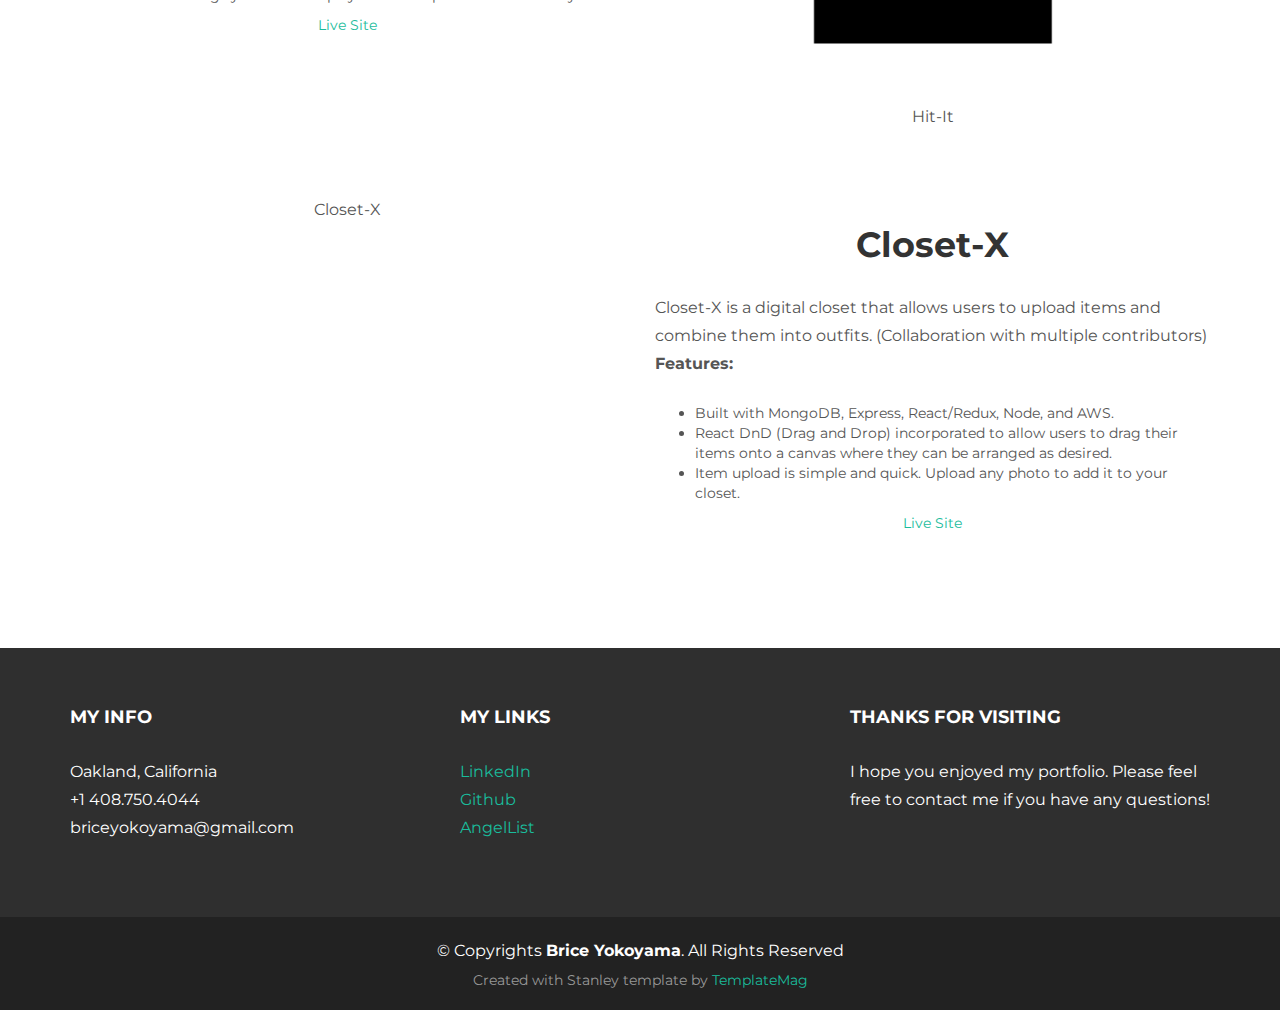
==== commit efa9967d: "Merge branch 'gh-pages' of https://github.com/briceyokoyama/portfolio into gh-pages" ====
--- a/index.html
+++ b/index.html
@@ -173,6 +173,7 @@
           <p>
             <a href="https://www.linkedin.com/in/brice-yokoyama/">LinkedIn</a><br/>
             <a href="https://github.com/briceyokoyama">Github</a><br/>
+            <a href="https://angel.co/brice-yokoyama">AngelList</a><br/>
           </p>
         </div>
         <!-- /col-lg-4 -->
